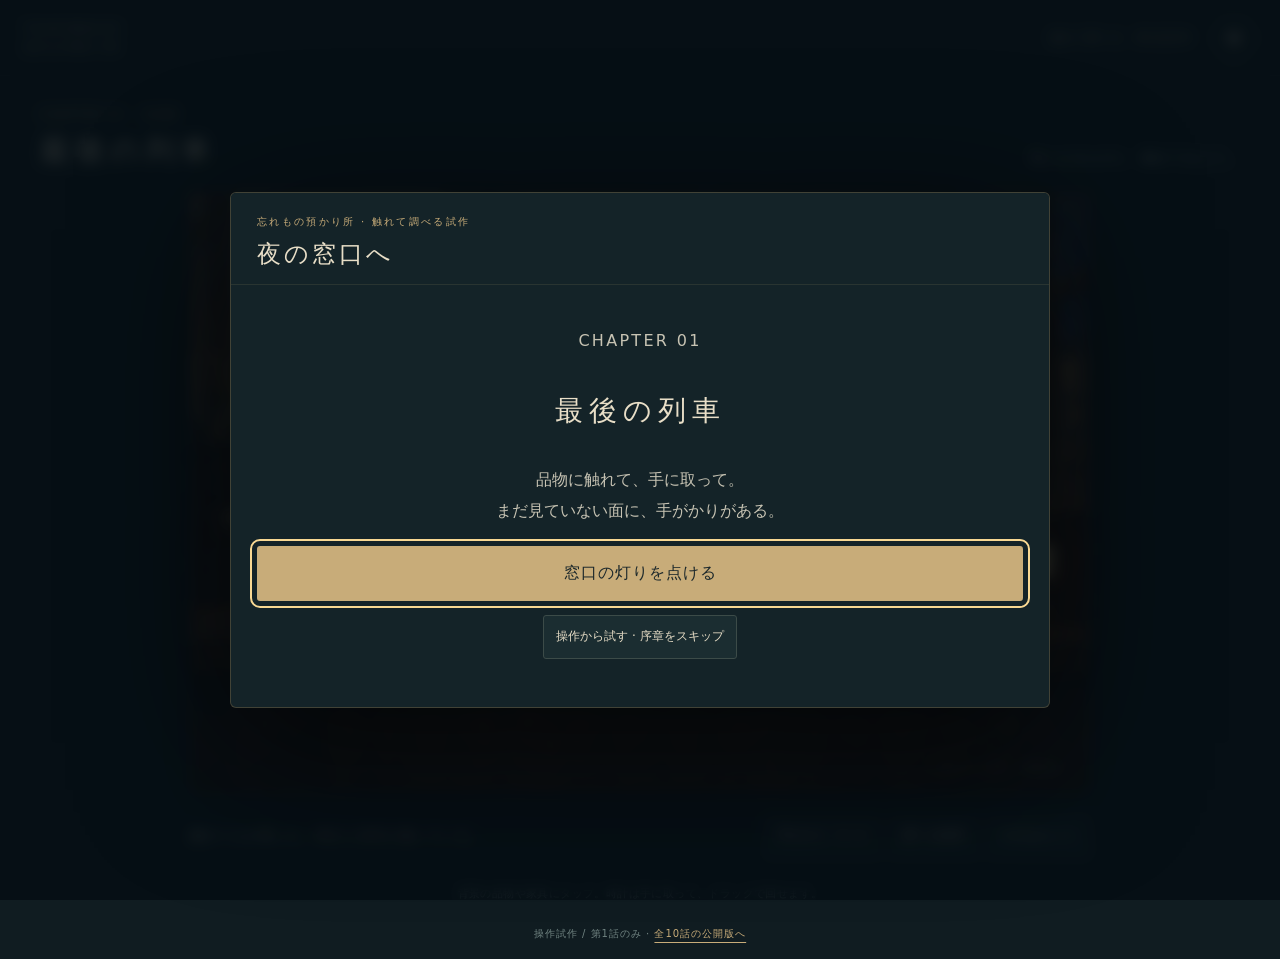
==== inspection/index.html @ 676cb905 "Add a separate point-and-click chapter-one prototype with a 3D watch" ====
<!doctype html>
<html lang="ja">
<head>
  <meta charset="utf-8">
  <meta name="viewport" content="width=device-width,initial-scale=1,viewport-fit=cover">
  <meta name="theme-color" content="#101c21">
  <meta name="description" content="夜の駅をタップし、懐中時計を指で回して調べる。忘れもの預かり所・第1話の操作試作。">
  <title>忘れもの預かり所 — 触れて調べる試作</title>
  <link rel="stylesheet" href="./style.css">
</head>
<body>
  <header class="topbar"><a class="brand" href="../">TSUKIMACHI <span>忘れもの預かり所</span></a><span class="edition">触れて調べる · 第1話試作</span><button id="settings" class="icon-button" aria-label="設定を開く">⚙</button></header>
  <main>
    <div class="chapter-heading"><div><p class="eyebrow">CHAPTER 01 · 月待駅</p><h1>最後の列車</h1></div><p id="objective">気になるものに、触れてみよう。</p></div>
    <section class="room-frame" aria-label="月待駅の忘れもの窓口">
      <div class="room" id="room">
        <img class="room-image" src="./assets/station.png" alt="夜の月待駅。左に資料の引き出し、中央に受け取り棚、右に木の返却箱がある。" draggable="false">
        <div class="room-shade"></div>
        <button class="hotspot clock-prop" id="wall-clock" aria-label="壁の駅時計を調べる"><svg viewBox="0 0 100 100" aria-hidden="true"><circle cx="50" cy="50" r="47" fill="#694f31" stroke="#c7ab72" stroke-width="3"/><circle cx="50" cy="50" r="41" fill="#d8c9a1"/><text x="50" y="25" text-anchor="middle">12</text><text x="79" y="55" text-anchor="middle">3</text><text x="50" y="84" text-anchor="middle">6</text><text x="21" y="55" text-anchor="middle">9</text><path d="M50 50L41 75M50 50L25 64" stroke="#382e22" stroke-width="3"/><circle cx="50" cy="50" r="3" fill="#382e22"/></svg><span class="hotspot-label">駅時計</span></button>
        <button class="hotspot timetable-prop" id="timetable" aria-label="壁の最終運行表を調べる"><span class="pin"></span><span class="paper-title">最終運行表</span><span class="paper-lines" aria-hidden="true">──────<br>── ───<br>── ───<br>── ───</span><span class="hotspot-label">最終運行表</span></button>
        <button class="hotspot drawer-hotspot" id="drawer" aria-label="左の引き出しを開けて修理台帳を調べる"><span class="hotspot-label">資料の引き出し</span><span class="drawer-tag" aria-hidden="true">修理の記録</span></button>
        <button class="hotspot watch-prop" id="watch" aria-label="受け取り棚の懐中時計を手に取る"><img src="./assets/watch-front.png" alt="" draggable="false"><span class="hotspot-label">懐中時計</span></button>
        <button class="hotspot ticket-prop" id="ticket" aria-label="受け取り棚の古い切符を調べる"><span class="ticket-mini" aria-hidden="true">月待駅<br><small>最終07便</small></span><span class="hotspot-label">古い切符</span></button>
        <button class="hotspot return-hotspot" id="return-box" aria-label="右の返却箱を調べる"><span class="box-tag" aria-hidden="true">返却箱</span><span class="hotspot-label">宛名を書いて返す</span></button>
        <span class="room-caption">十月三十一日 · 閉館後</span>
      </div>
    </section>
    <section class="under-scene"><p class="scene-note" id="scene-note">窓口の灯りが、静かに揺れている。</p><div class="tools"><button id="journal">手がかり <span id="clue-count">0 / 4</span></button><button id="hotspots" aria-pressed="false">調べる場所</button><button id="hint">小さなヒント</button></div></section>
    <p class="guide">背景の品物や家具にタップ。時計は手に取って、ドラッグで回せます。</p>
    <p id="save-warning" role="status" hidden></p>
    <footer>操作試作 / 第1話のみ · <a href="../">全10話の公開版へ</a></footer>
  </main>
  <dialog id="inspect-dialog" aria-labelledby="inspect-title"><header class="dialog-header"><div><p class="eyebrow" id="inspect-kind">品物を調べる</p><h2 id="inspect-title"></h2></div><button class="close" id="close-inspect" aria-label="窓口へ戻る">×</button></header><div id="inspect-content"></div></dialog>
  <dialog id="story-dialog" aria-label="物語"><div class="story-atmosphere"></div><div class="story-page" id="story-page" role="button" tabindex="0" aria-label="画面に触れて物語の続きを読む"><p class="eyebrow" id="story-label"></p><p id="story-text"></p><span id="story-next">画面に触れて、つづきを読む →</span></div></dialog>
  <div class="toast" id="toast" role="status" aria-live="polite"></div>
  <script type="module" src="./app.js"></script>
</body>
</html>
---- inspection/style.css ----
@import url('data:text/css,');
:root{color-scheme:dark;--ink:#e8dec7;--muted:#a6b4af;--gold:#c8ac79;--edge:#3c4b48;--bg:#101c21;font-family:Georgia,'Yu Mincho','Hiragino Mincho ProN',serif;background:var(--bg);color:var(--ink)}*{box-sizing:border-box}body{margin:0}button,a,input,select{-webkit-tap-highlight-color:transparent}button,select,input{font:inherit}button{cursor:pointer}a{color:var(--gold);text-underline-offset:5px}button:focus-visible,a:focus-visible,canvas:focus-visible,[role=button]:focus-visible{outline:2px solid #f8d893;outline-offset:5px}button{color:var(--ink)}.topbar{height:76px;display:flex;align-items:center;gap:20px;padding:0 max(24px,calc((100vw - 1280px)/2));border-bottom:1px solid #ffffff0e}.brand{font:11px/1.7 system-ui,sans-serif;letter-spacing:3px;text-decoration:none;color:#c8bda5;flex:1}.brand span{display:block;font-size:10px;letter-spacing:2px}.edition{font:11px system-ui,sans-serif;color:#a99e86;letter-spacing:1px}.icon-button{background:none;border:1px solid var(--edge);width:44px;height:44px;border-radius:50%;font:20px system-ui}main{max-width:1280px;margin:auto;padding:30px 40px 16px}.chapter-heading{display:flex;align-items:end;justify-content:space-between;gap:20px;margin-bottom:22px}.eyebrow{font:10px/1.8 system-ui,sans-serif;letter-spacing:2.3px;color:var(--gold);margin:0 0 7px}h1{font-size:29px;font-weight:400;letter-spacing:6px;margin:0}#objective{font-size:13px;color:var(--muted);letter-spacing:1px;margin:0 0 4px}.room-frame{position:relative;border:1px solid #a186583b;box-shadow:0 20px 80px #0006;border-radius:4px;overflow:hidden;background:#171a18;max-width:1050px;margin:auto}.room{position:relative;aspect-ratio:3/2;width:100%;isolation:isolate;container-type:inline-size}.room-image{width:100%;height:100%;display:block;object-fit:cover;user-select:none}.room-shade{pointer-events:none;position:absolute;inset:0;box-shadow:inset 0 0 100px #0005;background:linear-gradient(180deg,#09141715,transparent 65%,#0004)}.hotspot{position:absolute;border:0;background:transparent;padding:0;display:grid;place-items:center;transition:filter .25s,transform .25s;min-width:44px;min-height:44px}.hotspot:hover{filter:brightness(1.15)}.hotspot:focus-visible{outline-offset:3px}.hotspot-label{position:absolute;z-index:2;white-space:nowrap;bottom:calc(100% + 10px);left:50%;transform:translateX(-50%) translateY(3px);font:12px/1.6 system-ui,sans-serif;letter-spacing:1px;background:#101a20ed;border:1px solid #c8ac7970;padding:6px 12px;opacity:0;pointer-events:none;transition:opacity .2s,transform .2s}.hotspot:hover .hotspot-label,.hotspot:focus-visible .hotspot-label,.show-hotspots .hotspot-label{opacity:1;transform:translateX(-50%)}.show-hotspots .hotspot{outline:1px dashed #f1d495c0;outline-offset:3px}.clock-prop{left:7%;top:13%;width:11%;height:16.5%;filter:drop-shadow(3px 6px 5px #0008)}.clock-prop svg{width:100%;height:100%}.clock-prop text{font:11px Georgia;fill:#493d28}.timetable-prop{left:20%;top:24%;width:13%;height:22%;background:#d0be90;color:#4d422c;transform:rotate(-4deg);box-shadow:2px 4px 10px #0007;border:1px solid #89744d}.timetable-prop .paper-title{font-size:clamp(6px,1.5cqw,15px);letter-spacing:1px;align-self:end}.paper-lines{font-size:clamp(6px,1.1cqw,13px);line-height:1.9;opacity:.5;align-self:start}.pin{position:absolute;top:5%;width:5px;height:5px;background:#4b3320;border-radius:50%}.drawer-hotspot{left:1%;top:42%;width:14%;height:25%;border-radius:3px}.drawer-tag{position:absolute;left:15%;top:42%;font-size:clamp(5px,1cqw,11px);color:#d8c598;background:#b9a16b24;padding:3px 7px;transform:rotate(-2deg)}.watch-prop{left:45%;top:57%;width:10%;height:16%;transform:rotate(-12deg);filter:drop-shadow(2px 5px 3px #0009)}.watch-prop img{width:100%;height:100%;object-fit:contain;pointer-events:none}.ticket-prop{left:56%;top:62%;width:10%;height:8%;transform:rotate(8deg);filter:drop-shadow(2px 3px 2px #0008)}.ticket-mini{display:block;width:100%;padding:5%;background:#cdb67e;color:#4a3b26;border:1px dashed #756040;font-size:clamp(5px,1.2cqw,13px);line-height:1.5;letter-spacing:1px}.ticket-mini small{font-size:.75em}.return-hotspot{left:86%;top:51%;width:13%;height:20%}.box-tag{font-size:clamp(6px,1.3cqw,14px);color:#4d3c26;background:#c6ab77;padding:7% 13%;border:1px solid #65462c;transform:rotate(4deg);box-shadow:1px 2px 4px #0005}.room-caption{position:absolute;bottom:3%;right:3%;color:#c5b992a0;font-size:10px;letter-spacing:3px;pointer-events:none}.under-scene{display:flex;align-items:center;justify-content:space-between;gap:12px;padding:20px 0 8px;max-width:1050px;margin:auto}.scene-note{font-size:13px;letter-spacing:1px;line-height:1.8;color:#bcb49f;margin:0}.tools{display:flex;flex-wrap:wrap;gap:8px}.tools button{border:1px solid var(--edge);background:#17272b;padding:10px 13px;min-height:44px;font:12px system-ui;letter-spacing:.5px;border-radius:3px}.tools button[aria-pressed=true]{border-color:var(--gold);color:var(--gold)}#clue-count{color:var(--gold);margin-left:5px}.guide{font:11px/1.9 system-ui;color:#8a9b99;text-align:center;letter-spacing:.4px;margin:18px 0}footer{font:10px/1.8 system-ui;color:#718482;text-align:center;letter-spacing:1px;margin-top:20px;padding-bottom:env(safe-area-inset-bottom)}#save-warning{font:13px/1.8 system-ui;color:#e8bba0;border:1px solid #a97452;padding:12px}dialog{border:1px solid #84704d66;border-radius:6px;background:#142328;color:var(--ink);padding:0;max-width:min(92vw,820px);width:100%;max-height:92dvh;box-shadow:0 35px 150px #000a;overscroll-behavior:contain}dialog::backdrop{background:#060e14d4;backdrop-filter:blur(7px)}.dialog-header{display:flex;align-items:center;justify-content:space-between;padding:20px 26px 14px;border-bottom:1px solid #8d81582e;position:sticky;top:0;z-index:3;background:#142328}h2{font-size:24px;font-weight:400;letter-spacing:3px;margin:0}.close{width:44px;height:44px;border:1px solid var(--edge);background:none;border-radius:50%;font:27px/1 system-ui;color:#cebd9b}#inspect-content{padding:22px 26px 28px;line-height:1.9}#inspect-content p{white-space:pre-line}.inspection-canvas{display:block;width:100%;height:min(49dvh,440px);touch-action:none;cursor:grab;border-radius:5px;background:radial-gradient(ellipse at 50% 65%,#263c3f,#0d171e 75%)}.inspection-canvas:active{cursor:grabbing}.inspect-help{text-align:center;font:12px/1.9 system-ui;color:#a3b6b1;letter-spacing:.5px;margin:12px 0 7px}.rotation-tools{display:flex;justify-content:center;gap:8px}.quiet{padding:9px 12px;min-height:44px;border:1px solid var(--edge);background:#1b2d31;border-radius:3px;font:12px system-ui}.discovery{min-height:54px;text-align:center;font-size:16px;line-height:1.7;padding:10px 8px;color:var(--gold)}.discovery.found{background:#c8ac7910;border-top:1px solid #c8ac7930}.paper{background:#d9c99f;color:#3f3629;border:1px solid #8d754e;box-shadow:0 10px 30px #0004;padding:25px;margin:8px auto 24px;max-width:550px;background-image:radial-gradient(#76644615 1px,transparent 1px);background-size:7px 8px}.paper h3{font-size:21px;letter-spacing:3px;font-weight:400;margin:0 0 15px}.paper p{font-size:16px;line-height:2}.paper table{border-collapse:collapse;width:100%;font-size:14px;line-height:1.8}.paper th,.paper td{border-bottom:1px solid #77644650;padding:12px 6px;text-align:left;font-weight:400}.paper th{font:11px system-ui;color:#68563e}.paper .ink-note{color:#6b5131;font-size:13px}.ticket-large{background:#d2be8d;padding:30px;border:2px dashed #8e744d;transform:rotate(-2deg);color:#443922;text-align:center;font-size:18px;line-height:2.3;margin:18px auto 30px;max-width:440px}.ticket-large strong{font-size:31px;font-weight:400;letter-spacing:7px}.fields{display:grid;grid-template-columns:1fr 1fr;gap:16px}.fields label{display:grid;gap:7px;font-size:13px}.fields select{min-height:48px;width:100%;border:1px solid #826e4e;background:#eee0bb;color:#403725;padding:8px;font-size:16px;border-radius:2px}.primary{min-height:50px;display:block;width:100%;padding:12px 18px;background:var(--gold);border:0;color:#1c282b;border-radius:3px;font-size:16px;letter-spacing:1px;margin-top:20px}.primary:disabled{opacity:.4;cursor:not-allowed}.missing{font:13px/1.9 system-ui;color:#c8b991}.checklist{list-style:none;padding:0;margin:16px 0;display:grid;gap:8px}.checklist li{padding:10px 12px;border-bottom:1px solid #9c8c602a;font-size:14px}.checklist .seen{color:var(--gold)}.archive-note{border-bottom:1px solid var(--edge);padding:12px 0}.archive-note h3{font-size:16px;color:var(--gold);font-weight:400}.archive-note p{font-size:15px;line-height:1.9}.setting-row{display:flex;align-items:center;justify-content:space-between;gap:16px;margin:20px 0}.setting-row input{width:65%;accent-color:var(--gold);min-height:44px}.setting-row output{min-width:40px}#story-dialog{max-width:100vw;width:100vw;max-height:100dvh;height:100dvh;border:0;border-radius:0;background:#0c171eed;overflow:auto}.story-atmosphere{position:absolute;inset:0;background:linear-gradient(180deg,#0a172a44,#0a141cf5 90%),url('./assets/station.png') center/cover;opacity:.4;pointer-events:none}.story-page{position:relative;min-height:100%;width:min(100%,670px);padding:clamp(60px,15dvh,140px) 30px 70px;margin:auto;display:flex;flex-direction:column;justify-content:center;cursor:pointer;outline-offset:-8px!important}.story-page .eyebrow{margin-bottom:30px}#story-text{font-size:clamp(19px,2.3vw,25px);line-height:2.3;letter-spacing:1px;white-space:pre-line;text-shadow:0 2px 4px #0006;margin:0 0 42px}#story-next{font:12px/2 system-ui;letter-spacing:1px;color:#bda97e;align-self:end}.toast{position:fixed;bottom:24px;left:50%;transform:translateX(-50%) translateY(15px);z-index:20;background:#233b3ff5;border:1px solid #bfa67377;color:#f1dfbb;padding:13px 20px;font:13px/1.6 system-ui;box-shadow:0 8px 30px #0005;opacity:0;pointer-events:none;transition:.25s;max-width:90vw;width:max-content}.toast.visible{opacity:1;transform:translateX(-50%)}.fallback-photos{display:grid;gap:12px}.fallback-photos img{max-width:100%;height:200px;object-fit:contain}.finished .watch-prop,.finished .ticket-prop{visibility:hidden}.finished .box-tag{background:#ddd2b5}.begin-paper{text-align:center;padding:20px 0}.begin-paper h3{font-size:28px;font-weight:400;letter-spacing:6px;line-height:1.9}.begin-paper p{color:#c7c3b3;font-size:16px}.hint-answer{background:#233438;border-left:2px solid var(--gold);padding:12px 16px;font-size:16px}.danger{border-color:#8a5d45;color:#d9aa8d}body.modal-open{overflow:hidden}
@media(min-width:1000px){.room-frame{max-width:min(1050px,calc((100dvh - 300px)*1.5))}.under-scene{max-width:min(1050px,calc((100dvh - 300px)*1.5))}}
@media(max-width:600px){.topbar{height:64px;padding:0 16px;gap:10px}.brand{font-size:9px;letter-spacing:2px}.brand span{font-size:9px}.edition{font-size:9px;max-width:110px;line-height:1.8}.icon-button{width:40px;height:40px;flex-shrink:0}main{padding:25px 14px 18px}.chapter-heading{display:block;margin-bottom:20px}h1{font-size:27px;letter-spacing:5px}#objective{margin-top:13px;font-size:12px}.eyebrow{font-size:9px}.room-frame{margin:0 -14px;border-radius:0;border-left:0;border-right:0}.room{min-width:0}.hotspot-label{font-size:9px;padding:4px 6px;bottom:calc(100% + 4px);letter-spacing:0}.room-caption{font-size:7px;letter-spacing:1px}.show-hotspots .hotspot-label{max-width:110px;white-space:normal;text-align:center}.under-scene{display:block;padding-top:22px}.scene-note{font-size:14px;line-height:2;min-height:56px}.tools{margin-top:15px;display:grid;grid-template-columns:1.1fr 1fr 1fr;gap:7px}.tools button{padding:10px 6px;font-size:11px}.guide{font-size:11px;line-height:2.1;margin:23px 5px}footer{font-size:9px;line-height:2}.dialog-header{padding:16px 18px 12px}h2{font-size:22px}#inspect-content{padding:16px 16px 24px}dialog{max-width:calc(100vw - 20px);max-height:calc(100dvh - 24px)}.inspection-canvas{height:44dvh;min-height:240px}.paper{padding:19px 15px}.paper td{padding:12px 3px;font-size:13px}.paper th{font-size:10px}.fields{gap:10px}.fields label{font-size:12px}.story-page{padding-left:27px;padding-right:27px}#story-text{font-size:19px;line-height:2.15}.drawer-tag{padding:2px 4px}.box-tag{padding:5px 4px;font-size:7px}.ticket-mini{font-size:5px}.watch-prop{width:12%;height:18%;left:44%;top:56%}.ticket-prop{left:57%;width:12%;height:10%;top:61%}}
@media(prefers-reduced-motion:reduce){*,*::before,*::after{scroll-behavior:auto!important;transition:none!important;animation:none!important}}
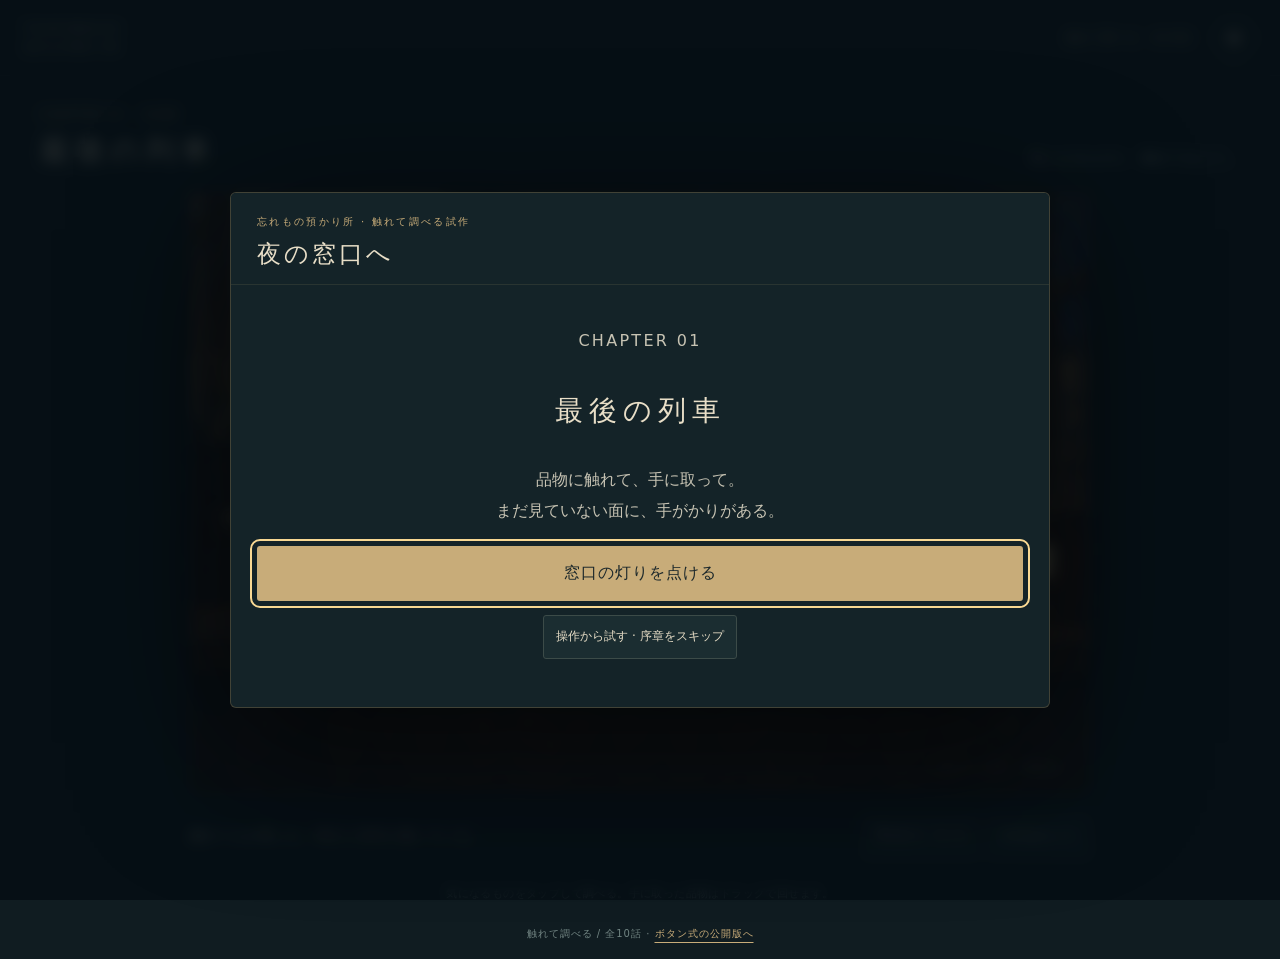
==== commit 81d0da0c: "Complete all ten inspection chapters and remove hover clues" ====
--- a/inspection/index.html
+++ b/inspection/index.html
@@ -4,35 +4,36 @@
   <meta charset="utf-8">
   <meta name="viewport" content="width=device-width,initial-scale=1,viewport-fit=cover">
   <meta name="theme-color" content="#101c21">
-  <meta name="description" content="夜の駅をタップし、懐中時計を指で回して調べる。忘れもの預かり所・第1話の操作試作。">
-  <title>忘れもの預かり所 — 触れて調べる試作</title>
-  <link rel="stylesheet" href="./style.css">
+  <meta name="description" content="夜の駅をタップし、品物を回して記録をつなぐ。忘れもの預かり所・触れて調べる全10話。">
+  <title>忘れもの預かり所 — 触れて調べる全10話</title>
+  <link rel="stylesheet" href="./style.css?v=full10-1">
 </head>
 <body>
-  <header class="topbar"><a class="brand" href="../">TSUKIMACHI <span>忘れもの預かり所</span></a><span class="edition">触れて調べる · 第1話試作</span><button id="settings" class="icon-button" aria-label="設定を開く">⚙</button></header>
+  <header class="topbar"><a class="brand" href="../">TSUKIMACHI <span>忘れもの預かり所</span></a><span class="edition">触れて調べる · 全10話</span><button id="settings" class="icon-button" aria-label="設定を開く">⚙</button></header>
   <main>
-    <div class="chapter-heading"><div><p class="eyebrow">CHAPTER 01 · 月待駅</p><h1>最後の列車</h1></div><p id="objective">気になるものに、触れてみよう。</p></div>
+    <div class="chapter-heading"><div><p class="eyebrow" id="chapter-label">CHAPTER 01 · 月待駅</p><h1 id="chapter-title">最後の列車</h1></div><p id="objective">気になるものに、触れてみよう。</p></div>
     <section class="room-frame" aria-label="月待駅の忘れもの窓口">
       <div class="room" id="room">
-        <img class="room-image" src="./assets/station.png" alt="夜の月待駅。左に資料の引き出し、中央に受け取り棚、右に木の返却箱がある。" draggable="false">
+        <img class="room-image" id="room-image" src="./assets/station.png" alt="月待駅の忘れもの窓口。品物と記録が残っている。" draggable="false">
         <div class="room-shade"></div>
-        <button class="hotspot clock-prop" id="wall-clock" aria-label="壁の駅時計を調べる"><svg viewBox="0 0 100 100" aria-hidden="true"><circle cx="50" cy="50" r="47" fill="#694f31" stroke="#c7ab72" stroke-width="3"/><circle cx="50" cy="50" r="41" fill="#d8c9a1"/><text x="50" y="25" text-anchor="middle">12</text><text x="79" y="55" text-anchor="middle">3</text><text x="50" y="84" text-anchor="middle">6</text><text x="21" y="55" text-anchor="middle">9</text><path d="M50 50L41 75M50 50L25 64" stroke="#382e22" stroke-width="3"/><circle cx="50" cy="50" r="3" fill="#382e22"/></svg><span class="hotspot-label">駅時計</span></button>
-        <button class="hotspot timetable-prop" id="timetable" aria-label="壁の最終運行表を調べる"><span class="pin"></span><span class="paper-title">最終運行表</span><span class="paper-lines" aria-hidden="true">──────<br>── ───<br>── ───<br>── ───</span><span class="hotspot-label">最終運行表</span></button>
-        <button class="hotspot drawer-hotspot" id="drawer" aria-label="左の引き出しを開けて修理台帳を調べる"><span class="hotspot-label">資料の引き出し</span><span class="drawer-tag" aria-hidden="true">修理の記録</span></button>
-        <button class="hotspot watch-prop" id="watch" aria-label="受け取り棚の懐中時計を手に取る"><img src="./assets/watch-front.png" alt="" draggable="false"><span class="hotspot-label">懐中時計</span></button>
-        <button class="hotspot ticket-prop" id="ticket" aria-label="受け取り棚の古い切符を調べる"><span class="ticket-mini" aria-hidden="true">月待駅<br><small>最終07便</small></span><span class="hotspot-label">古い切符</span></button>
-        <button class="hotspot return-hotspot" id="return-box" aria-label="右の返却箱を調べる"><span class="box-tag" aria-hidden="true">返却箱</span><span class="hotspot-label">宛名を書いて返す</span></button>
+        <button class="hotspot clock-prop" id="wall-clock" aria-label="壁の駅時計を調べる"><svg viewBox="0 0 100 100" aria-hidden="true"><circle cx="50" cy="50" r="47" fill="#694f31" stroke="#c7ab72" stroke-width="3"/><circle cx="50" cy="50" r="41" fill="#d8c9a1"/><text x="50" y="25" text-anchor="middle">12</text><text x="79" y="55" text-anchor="middle">3</text><text x="50" y="84" text-anchor="middle">6</text><text x="21" y="55" text-anchor="middle">9</text><path d="M50 50L41 75M50 50L25 64" stroke="#382e22" stroke-width="3"/><circle cx="50" cy="50" r="3" fill="#382e22"/></svg></button>
+        <button class="hotspot timetable-prop" id="timetable" aria-label="壁の最終運行表を調べる"><span class="pin"></span><span class="paper-title" id="board-caption">最終運行表</span><span class="paper-lines" aria-hidden="true">──────<br>── ───<br>── ───<br>── ───</span></button>
+        <button class="hotspot drawer-hotspot" id="drawer" aria-label="左の引き出しを開けて修理台帳を調べる"><span class="drawer-tag" id="drawer-tag" aria-hidden="true">修理の記録</span></button>
+        <button class="hotspot watch-prop" id="watch" aria-label="受け取り棚の懐中時計を手に取る"><img id="watch-image" src="./assets/watch-front.png" alt="" draggable="false"></button>
+        <button class="hotspot ticket-prop" id="ticket" aria-label="受け取り棚の古い切符を調べる"><span class="ticket-mini" aria-hidden="true">月待駅<br><small>最終07便</small></span></button>
+        <button class="hotspot return-hotspot" id="return-box" aria-label="右の返却箱を調べる"><span class="box-tag" id="box-caption" aria-hidden="true">返却箱</span></button>
+        <div id="chapter-docs"></div>
         <span class="room-caption">十月三十一日 · 閉館後</span>
       </div>
     </section>
-    <section class="under-scene"><p class="scene-note" id="scene-note">窓口の灯りが、静かに揺れている。</p><div class="tools"><button id="journal">手がかり <span id="clue-count">0 / 4</span></button><button id="hotspots" aria-pressed="false">調べる場所</button><button id="hint">小さなヒント</button></div></section>
-    <p class="guide">背景の品物や家具にタップ。時計は手に取って、ドラッグで回せます。</p>
+    <section class="under-scene"><p class="scene-note" id="scene-note">窓口の灯りが、静かに揺れている。</p><div class="tools"><button id="journal">手がかり <span id="clue-count">0 / 4</span></button><button id="hint">小さなヒント</button></div></section>
+    <p class="guide">気になるものをタップして調べる。手に取った品物はドラッグで回せます。</p>
     <p id="save-warning" role="status" hidden></p>
-    <footer>操作試作 / 第1話のみ · <a href="../">全10話の公開版へ</a></footer>
+    <footer>触れて調べる / 全10話 · <a href="../">ボタン式の公開版へ</a></footer>
   </main>
   <dialog id="inspect-dialog" aria-labelledby="inspect-title"><header class="dialog-header"><div><p class="eyebrow" id="inspect-kind">品物を調べる</p><h2 id="inspect-title"></h2></div><button class="close" id="close-inspect" aria-label="窓口へ戻る">×</button></header><div id="inspect-content"></div></dialog>
   <dialog id="story-dialog" aria-label="物語"><div class="story-atmosphere"></div><div class="story-page" id="story-page" role="button" tabindex="0" aria-label="画面に触れて物語の続きを読む"><p class="eyebrow" id="story-label"></p><p id="story-text"></p><span id="story-next">画面に触れて、つづきを読む →</span></div></dialog>
   <div class="toast" id="toast" role="status" aria-live="polite"></div>
-  <script type="module" src="./app.js"></script>
+  <script type="module" src="./app.js?v=full10-1"></script>
 </body>
 </html>
--- a/inspection/style.css
+++ b/inspection/style.css
@@ -3,3 +3,7 @@
 @media(min-width:1000px){.room-frame{max-width:min(1050px,calc((100dvh - 300px)*1.5))}.under-scene{max-width:min(1050px,calc((100dvh - 300px)*1.5))}}
 @media(max-width:600px){.topbar{height:64px;padding:0 16px;gap:10px}.brand{font-size:9px;letter-spacing:2px}.brand span{font-size:9px}.edition{font-size:9px;max-width:110px;line-height:1.8}.icon-button{width:40px;height:40px;flex-shrink:0}main{padding:25px 14px 18px}.chapter-heading{display:block;margin-bottom:20px}h1{font-size:27px;letter-spacing:5px}#objective{margin-top:13px;font-size:12px}.eyebrow{font-size:9px}.room-frame{margin:0 -14px;border-radius:0;border-left:0;border-right:0}.room{min-width:0}.hotspot-label{font-size:9px;padding:4px 6px;bottom:calc(100% + 4px);letter-spacing:0}.room-caption{font-size:7px;letter-spacing:1px}.show-hotspots .hotspot-label{max-width:110px;white-space:normal;text-align:center}.under-scene{display:block;padding-top:22px}.scene-note{font-size:14px;line-height:2;min-height:56px}.tools{margin-top:15px;display:grid;grid-template-columns:1.1fr 1fr 1fr;gap:7px}.tools button{padding:10px 6px;font-size:11px}.guide{font-size:11px;line-height:2.1;margin:23px 5px}footer{font-size:9px;line-height:2}.dialog-header{padding:16px 18px 12px}h2{font-size:22px}#inspect-content{padding:16px 16px 24px}dialog{max-width:calc(100vw - 20px);max-height:calc(100dvh - 24px)}.inspection-canvas{height:44dvh;min-height:240px}.paper{padding:19px 15px}.paper td{padding:12px 3px;font-size:13px}.paper th{font-size:10px}.fields{gap:10px}.fields label{font-size:12px}.story-page{padding-left:27px;padding-right:27px}#story-text{font-size:19px;line-height:2.15}.drawer-tag{padding:2px 4px}.box-tag{padding:5px 4px;font-size:7px}.ticket-mini{font-size:5px}.watch-prop{width:12%;height:18%;left:44%;top:56%}.ticket-prop{left:57%;width:12%;height:10%;top:61%}}
 @media(prefers-reduced-motion:reduce){*,*::before,*::after{scroll-behavior:auto!important;transition:none!important;animation:none!important}}
+
+/* Searching has no mouse-over labels, brightening, or pointer changes. */
+.hotspot,.hotspot:hover{cursor:default;filter:none}.hotspot-label{display:none!important}.clock-prop,.clock-prop:hover{filter:drop-shadow(3px 6px 5px #0008)}.watch-prop,.watch-prop:hover{filter:drop-shadow(2px 5px 3px #0009)}.tools{grid-template-columns:1fr 1fr}.hotspot[hidden]{display:none}.chapter-item{width:16%;height:22%;left:44%;top:53%;transform:rotate(-4deg)}#chapter-docs{position:absolute;inset:0;pointer-events:none}#chapter-docs button{pointer-events:auto}.document-prop{width:10%;height:11%;padding:4px;background:#cab88e;color:#51412b;box-shadow:1px 2px 3px #0007;display:flex;flex-direction:column;justify-content:center;gap:3px}.document-prop span{font-size:clamp(5px,1.05cqw,12px);line-height:1.5}.document-prop i{font-size:clamp(5px,.9cqw,10px);line-height:1.2;opacity:.45;font-style:normal}.document-pile{display:grid;grid-template-columns:repeat(2,minmax(0,1fr));gap:20px;padding:12px 4px}.paper-sheet{min-height:140px;padding:20px 12px;background:#d8c89d;color:#483c28;border:1px solid #8f7953;box-shadow:2px 6px 12px #0005;transform:rotate(-2deg);line-height:1.8}.paper-sheet:nth-child(even){transform:rotate(3deg)}.paper-sheet i{display:block;color:#99845e;font:17px/1.8 Georgia;margin-top:12px}.puzzle-pieces{display:flex;flex-wrap:wrap;gap:10px;margin:20px 0}.puzzle-token{flex:1 1 115px;min-height:66px;border:1px solid #9e8962;background:#d6c59b;color:#453a2b;box-shadow:0 3px 8px #0003;padding:12px;touch-action:none;user-select:none;-webkit-user-select:none;cursor:grab;border-radius:3px;font-size:15px}.puzzle-token.selected{outline:2px solid #f2d18d;outline-offset:3px}.puzzle-token:disabled{opacity:.65;cursor:default}.puzzle-slots{display:grid;grid-template-columns:repeat(3,minmax(0,1fr));gap:10px;padding:14px;background:#0d181b;border:1px solid #6f6245;border-radius:4px}.puzzle-slot{border:1px dashed #82704d;background:#253338;color:#d2c5a9;min-height:86px;padding:10px;font-size:14px;line-height:1.8;overflow:hidden}.puzzle-slot:focus-visible{outline-offset:0}.puzzle-slot:not(:disabled):active{background:#43504b}.puzzle-ghost{position:fixed!important;z-index:50!important;pointer-events:none!important;opacity:.88;box-shadow:0 8px 20px #0009!important;transform:rotate(-5deg)}.photo-pieces{display:grid;grid-template-columns:repeat(4,minmax(0,1fr))}.photo-pieces .puzzle-token{padding:4px}.photo-pieces .puzzle-token span:last-child{display:block;font:11px/1.8 system-ui;text-align:center}.photo-piece{display:block;aspect-ratio:4/3;width:100%;background-image:url('./assets/photo.png');background-size:200% 200%;background-repeat:no-repeat;pointer-events:none}.photo-slots{grid-template-columns:repeat(2,minmax(0,1fr));max-width:470px;margin:auto;gap:5px;padding:8px}.photo-slots .puzzle-slot{padding:0;min-height:120px}.photo-slots .puzzle-slot span:last-child{display:block;font:11px/1.8 system-ui;padding:4px}.reply-card{display:block;width:100%;background:#c9b78566;border:1px solid #8b7551;color:#493c29;min-height:54px;padding:14px;margin-top:13px;text-align:left;font-size:16px}.archive-heading{font-size:18px;font-weight:400;letter-spacing:2px;color:var(--gold);margin-top:28px}details summary{cursor:pointer;min-height:44px;line-height:2;padding:7px 0;color:var(--gold)}details h4{font-size:14px;font-weight:400}.morning .story-atmosphere{background-image:linear-gradient(180deg,#0a172a44,#0a141cf5 90%),url('./assets/station-morning.png')}.fallback-photos img{background:#142328}.paper .reply-card:focus-visible{outline-color:#6b4f25}
+@media(max-width:600px){.tools{grid-template-columns:1fr 1fr}.chapter-item{width:17%;height:24%;left:43%;top:52%}.puzzle-slots{grid-template-columns:repeat(3,minmax(0,1fr));padding:8px;gap:6px}.puzzle-slot{font-size:12px;padding:7px 4px;min-height:80px}.puzzle-token{font-size:13px;padding:9px;flex-basis:90px}.photo-pieces{grid-template-columns:repeat(2,minmax(0,1fr))}.photo-slots{grid-template-columns:repeat(2,minmax(0,1fr))}.document-pile{gap:14px}.paper-sheet{min-height:120px;font-size:14px;padding:16px 8px}.document-prop span{font-size:6px}.document-prop i{font-size:5px}}
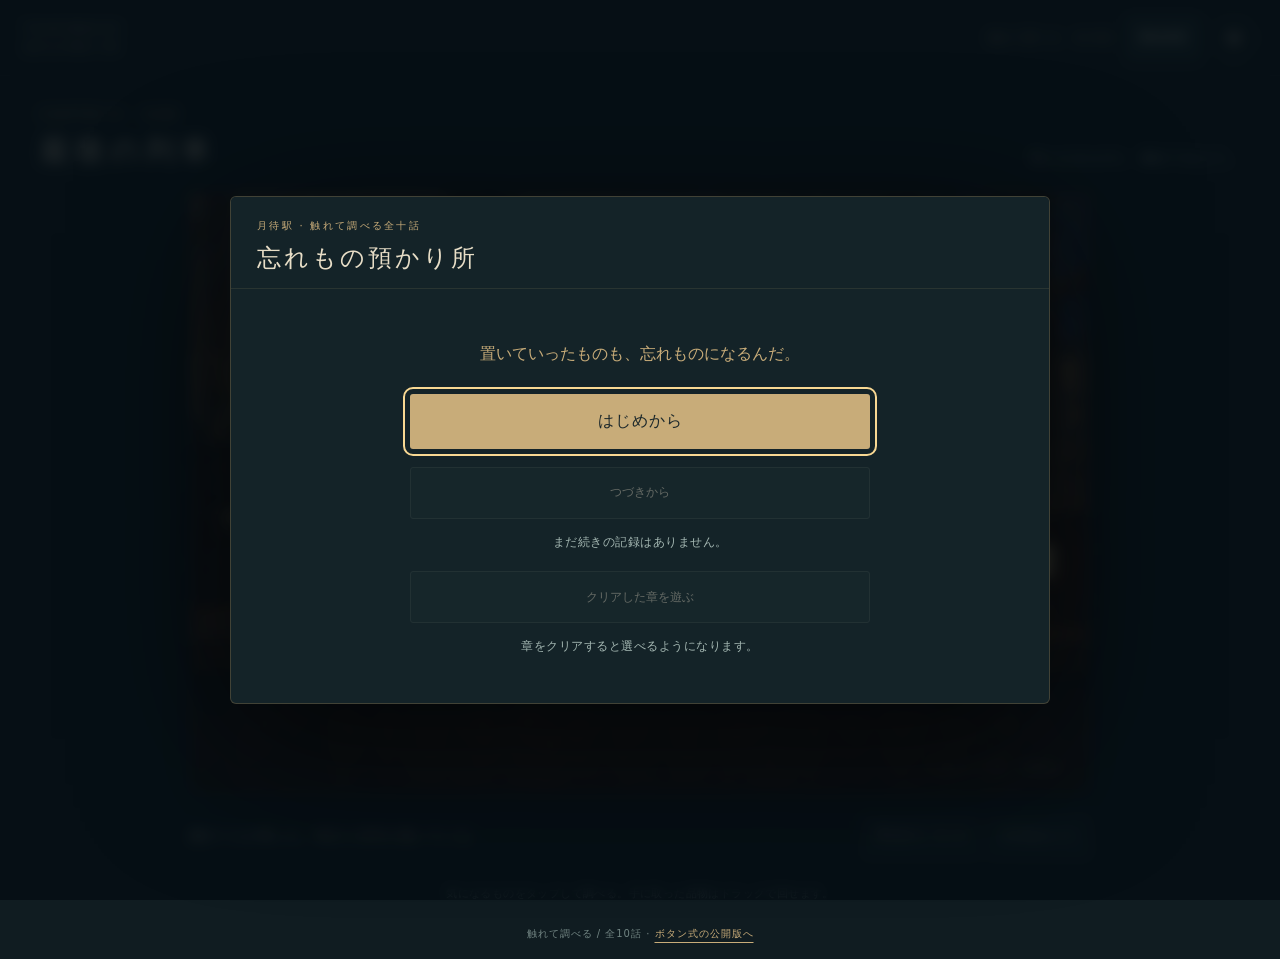
==== commit 998efe7b: "Add start menu and separate cleared-chapter replay saves" ====
--- a/inspection/index.html
+++ b/inspection/index.html
@@ -6,11 +6,11 @@
   <meta name="theme-color" content="#101c21">
   <meta name="description" content="夜の駅をタップし、品物を回して記録をつなぐ。忘れもの預かり所・触れて調べる全10話。">
   <title>忘れもの預かり所 — 触れて調べる全10話</title>
-  <link rel="stylesheet" href="./style.css?v=full10-1">
+  <link rel="stylesheet" href="./style.css?v=menu-1">
 </head>
 <body>
-  <header class="topbar"><a class="brand" href="../">TSUKIMACHI <span>忘れもの預かり所</span></a><span class="edition">触れて調べる · 全10話</span><button id="settings" class="icon-button" aria-label="設定を開く">⚙</button></header>
-  <main>
+  <header class="topbar"><a class="brand" href="../">TSUKIMACHI <span>忘れもの預かり所</span></a><span class="edition">触れて調べる · 全10話</span><button id="menu" class="quiet menu-button">開始画面</button><button id="settings" class="icon-button" aria-label="設定を開く">⚙</button></header>
+  <main><p id="play-mode" class="play-mode" role="status"></p>
     <div class="chapter-heading"><div><p class="eyebrow" id="chapter-label">CHAPTER 01 · 月待駅</p><h1 id="chapter-title">最後の列車</h1></div><p id="objective">気になるものに、触れてみよう。</p></div>
     <section class="room-frame" aria-label="月待駅の忘れもの窓口">
       <div class="room" id="room">
@@ -32,8 +32,8 @@
     <footer>触れて調べる / 全10話 · <a href="../">ボタン式の公開版へ</a></footer>
   </main>
   <dialog id="inspect-dialog" aria-labelledby="inspect-title"><header class="dialog-header"><div><p class="eyebrow" id="inspect-kind">品物を調べる</p><h2 id="inspect-title"></h2></div><button class="close" id="close-inspect" aria-label="窓口へ戻る">×</button></header><div id="inspect-content"></div></dialog>
-  <dialog id="story-dialog" aria-label="物語"><div class="story-atmosphere"></div><div class="story-page" id="story-page" role="button" tabindex="0" aria-label="画面に触れて物語の続きを読む"><p class="eyebrow" id="story-label"></p><p id="story-text"></p><span id="story-next">画面に触れて、つづきを読む →</span></div></dialog>
+  <dialog id="story-dialog" aria-label="物語"><div class="story-atmosphere"></div><button id="story-menu" class="quiet story-menu">開始画面へ</button><div class="story-page" id="story-page" role="button" tabindex="0" aria-label="画面に触れて物語の続きを読む"><p class="eyebrow" id="story-label"></p><p id="story-text"></p><span id="story-next">画面に触れて、つづきを読む →</span></div></dialog>
   <div class="toast" id="toast" role="status" aria-live="polite"></div>
-  <script type="module" src="./app.js?v=full10-1"></script>
+  <script type="module" src="./app.js?v=menu-1"></script>
 </body>
 </html>
--- a/inspection/style.css
+++ b/inspection/style.css
@@ -7,3 +7,4 @@
 /* Searching has no mouse-over labels, brightening, or pointer changes. */
 .hotspot,.hotspot:hover{cursor:default;filter:none}.hotspot-label{display:none!important}.clock-prop,.clock-prop:hover{filter:drop-shadow(3px 6px 5px #0008)}.watch-prop,.watch-prop:hover{filter:drop-shadow(2px 5px 3px #0009)}.tools{grid-template-columns:1fr 1fr}.hotspot[hidden]{display:none}.chapter-item{width:16%;height:22%;left:44%;top:53%;transform:rotate(-4deg)}#chapter-docs{position:absolute;inset:0;pointer-events:none}#chapter-docs button{pointer-events:auto}.document-prop{width:10%;height:11%;padding:4px;background:#cab88e;color:#51412b;box-shadow:1px 2px 3px #0007;display:flex;flex-direction:column;justify-content:center;gap:3px}.document-prop span{font-size:clamp(5px,1.05cqw,12px);line-height:1.5}.document-prop i{font-size:clamp(5px,.9cqw,10px);line-height:1.2;opacity:.45;font-style:normal}.document-pile{display:grid;grid-template-columns:repeat(2,minmax(0,1fr));gap:20px;padding:12px 4px}.paper-sheet{min-height:140px;padding:20px 12px;background:#d8c89d;color:#483c28;border:1px solid #8f7953;box-shadow:2px 6px 12px #0005;transform:rotate(-2deg);line-height:1.8}.paper-sheet:nth-child(even){transform:rotate(3deg)}.paper-sheet i{display:block;color:#99845e;font:17px/1.8 Georgia;margin-top:12px}.puzzle-pieces{display:flex;flex-wrap:wrap;gap:10px;margin:20px 0}.puzzle-token{flex:1 1 115px;min-height:66px;border:1px solid #9e8962;background:#d6c59b;color:#453a2b;box-shadow:0 3px 8px #0003;padding:12px;touch-action:none;user-select:none;-webkit-user-select:none;cursor:grab;border-radius:3px;font-size:15px}.puzzle-token.selected{outline:2px solid #f2d18d;outline-offset:3px}.puzzle-token:disabled{opacity:.65;cursor:default}.puzzle-slots{display:grid;grid-template-columns:repeat(3,minmax(0,1fr));gap:10px;padding:14px;background:#0d181b;border:1px solid #6f6245;border-radius:4px}.puzzle-slot{border:1px dashed #82704d;background:#253338;color:#d2c5a9;min-height:86px;padding:10px;font-size:14px;line-height:1.8;overflow:hidden}.puzzle-slot:focus-visible{outline-offset:0}.puzzle-slot:not(:disabled):active{background:#43504b}.puzzle-ghost{position:fixed!important;z-index:50!important;pointer-events:none!important;opacity:.88;box-shadow:0 8px 20px #0009!important;transform:rotate(-5deg)}.photo-pieces{display:grid;grid-template-columns:repeat(4,minmax(0,1fr))}.photo-pieces .puzzle-token{padding:4px}.photo-pieces .puzzle-token span:last-child{display:block;font:11px/1.8 system-ui;text-align:center}.photo-piece{display:block;aspect-ratio:4/3;width:100%;background-image:url('./assets/photo.png');background-size:200% 200%;background-repeat:no-repeat;pointer-events:none}.photo-slots{grid-template-columns:repeat(2,minmax(0,1fr));max-width:470px;margin:auto;gap:5px;padding:8px}.photo-slots .puzzle-slot{padding:0;min-height:120px}.photo-slots .puzzle-slot span:last-child{display:block;font:11px/1.8 system-ui;padding:4px}.reply-card{display:block;width:100%;background:#c9b78566;border:1px solid #8b7551;color:#493c29;min-height:54px;padding:14px;margin-top:13px;text-align:left;font-size:16px}.archive-heading{font-size:18px;font-weight:400;letter-spacing:2px;color:var(--gold);margin-top:28px}details summary{cursor:pointer;min-height:44px;line-height:2;padding:7px 0;color:var(--gold)}details h4{font-size:14px;font-weight:400}.morning .story-atmosphere{background-image:linear-gradient(180deg,#0a172a44,#0a141cf5 90%),url('./assets/station-morning.png')}.fallback-photos img{background:#142328}.paper .reply-card:focus-visible{outline-color:#6b4f25}
 @media(max-width:600px){.tools{grid-template-columns:1fr 1fr}.chapter-item{width:17%;height:24%;left:43%;top:52%}.puzzle-slots{grid-template-columns:repeat(3,minmax(0,1fr));padding:8px;gap:6px}.puzzle-slot{font-size:12px;padding:7px 4px;min-height:80px}.puzzle-token{font-size:13px;padding:9px;flex-basis:90px}.photo-pieces{grid-template-columns:repeat(2,minmax(0,1fr))}.photo-slots{grid-template-columns:repeat(2,minmax(0,1fr))}.document-pile{gap:14px}.paper-sheet{min-height:120px;font-size:14px;padding:16px 8px}.document-prop span{font-size:6px}.document-prop i{font-size:5px}}
+.start-menu{max-width:460px;margin:auto;text-align:center;padding:10px 0}.start-menu>button{display:block;width:100%;margin-top:18px;min-height:52px}.start-menu button:disabled,.chapter-choice:disabled{opacity:.38;cursor:default}.menu-intro{line-height:2.1;color:var(--gold);margin-bottom:24px}.menu-actions{display:grid;gap:14px;margin-top:24px}.chapter-list{display:grid;grid-template-columns:1fr 1fr;gap:12px;margin:24px 0}.chapter-choice{min-height:85px;padding:14px;text-align:left;border:1px solid #6d6850;background:#1e3035;color:var(--ink)}.chapter-choice span{display:block;font-size:12px;color:var(--gold);margin-bottom:7px}.chapter-choice strong{font-weight:400;font-size:16px;line-height:1.7}.story-menu{position:absolute;top:16px;right:16px;z-index:3}.play-mode{min-height:0;font-size:12px;color:var(--gold);text-align:center}.play-mode:empty{display:none}.topbar{gap:12px}.menu-button{white-space:nowrap;min-height:44px;padding:6px 12px}@media(max-width:600px){.topbar .edition{display:none}.chapter-list{grid-template-columns:1fr}.chapter-choice{min-height:70px}.topbar .brand{margin-right:auto}.menu-button{font-size:12px}.story-page{padding-top:80px}}
